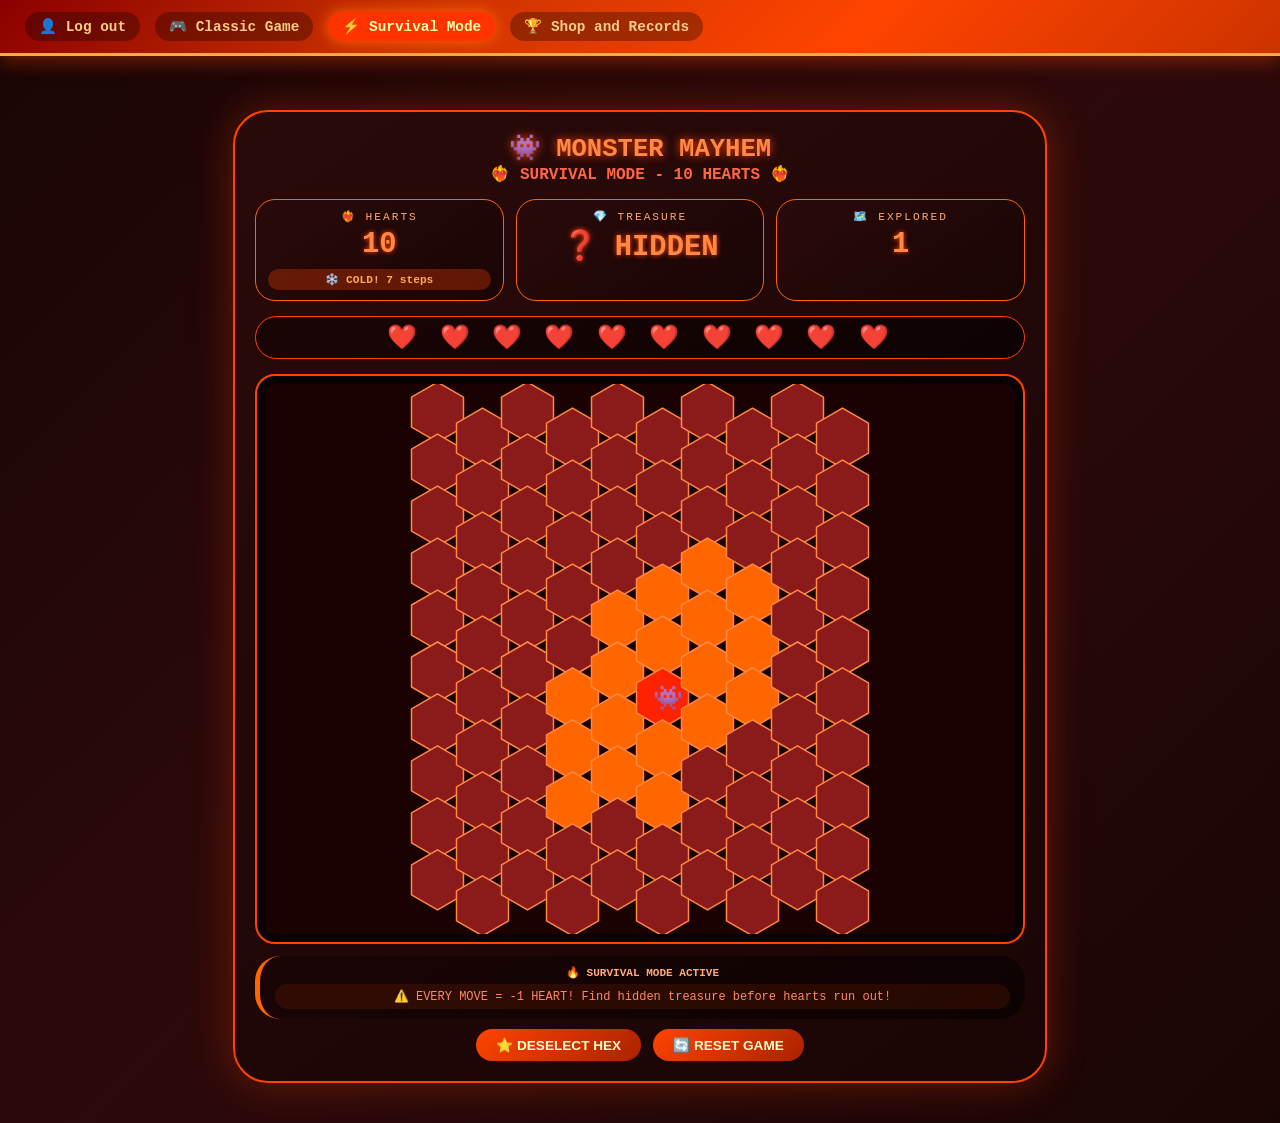
==== challenge.html @ 85bba50d "Add files via upload" ====
<!DOCTYPE html>

<!-- Declares HTML5 document type -->
<html lang="en">

<head>

    <!-- Sets website character encoding -->
    <meta charset="UTF-8">

    <!-- Makes website responsive on phones/tablets -->
    <meta name="viewport" content="width=device-width, initial-scale=1.0">

    <!-- Website title shown in browser tab -->
    <title>Monster Mayhem - FIRE SURVIVAL MODE | 10 Hearts</title>

    <!-- Links external CSS stylesheet -->
    <link rel="stylesheet" href="challenge.css">

</head>

<body>

<!-- TOP NAV -->

<!-- Navigation bar shown at top of page -->
<div class="top-nav">

    <!-- Container holding navigation buttons -->
    <div class="nav-links">

        <!-- Logout button -->
        <a href="login.html">👤 Log out </a>

        <!-- Link to classic game mode -->
        <a href="index.html">🎮 Classic Game</a>

        <!-- Current active page link -->
        <a href="challange.html" class="active">
            ⚡ Survival Mode
        </a>

        <!-- Link to shop/records page -->
        <a href="shop.html">🏆 Shop and Records</a>

    </div>

</div>

<!-- MAIN GAME CONTAINER -->

<!-- Main box containing the whole game -->
<div class="game-container">

    <!-- HEADER -->

    <!-- Game title section -->
    <div class="game-header">

        <!-- Main game title -->
        <h1>👾 MONSTER MAYHEM</h1>

        <!-- Game mode subtitle -->
        <h2>❤️‍🔥 SURVIVAL MODE - 10 HEARTS ❤️‍🔥</h2>

    </div>

    <!-- STATS -->

    <!-- Panel showing game statistics -->
    <div class="stats-panel">

        <!-- Hearts/lives card -->
        <div class="stat-card">

            <!-- Label text -->
            <div class="stat-label">❤️‍🔥 HEARTS</div>

            <!-- Dynamic hearts counter updated with JavaScript -->
            <div class="stat-value" id="heartsCount">10</div>

            <!-- Displays hot/cold distance hints -->
            <div class="hot-cold-mini" id="hotColdMini">
                📍 DISTANCE: ?
            </div>

        </div>

        <!-- Treasure status card -->
        <div class="stat-card">

            <!-- Label -->
            <div class="stat-label">💎 TREASURE</div>

            <!-- Shows treasure state (hidden/found) -->
            <div class="stat-value" id="treasureStatus">
                ❓ HIDDEN
            </div>

        </div>

        <!-- Explored hex count card -->
        <div class="stat-card">

            <!-- Label -->
            <div class="stat-label">🗺️ EXPLORED</div>

            <!-- Displays number of explored spaces -->
            <div class="stat-value" id="exploredCount">1</div>

        </div>

    </div>

    <!-- HEARTS -->

    <!-- Visual display of remaining player hearts -->
    <div class="hearts-visual" id="heartsVisual">

        <!-- Starting 10 hearts -->
        ❤️ ❤️ ❤️ ❤️ ❤️ ❤️ ❤️ ❤️ ❤️ ❤️

    </div>

    <!-- CANVAS -->

    <!-- Container for game canvas -->
    <div class="canvas-wrapper">

        <!-- Main game drawing area controlled by JavaScript -->
        <canvas id="gameCanvas" width="750" height="550"></canvas>

    </div>

    <!-- STATUS -->

    <!-- Area displaying game messages and hints -->
    <div class="status-area">

        <!-- Main game status message -->
        <div class="status-message" id="statusMsg">

            🔥 SURVIVAL MODE ACTIVE

        </div>

        <!-- Detailed instructions/status -->
        <div class="status-detail" id="statusDetail">

            ⚠️ EVERY MOVE = -1 HEART!
            Find hidden treasure before hearts run out!

        </div>

    </div>

    <!-- BUTTONS -->

    <!-- Button controls section -->
    <div class="button-panel">

        <!-- Button to remove selected hex -->
        <button class="btn-fire" id="deselectBtn">

            ⭐ DESELECT HEX

        </button>

        <!-- Button to restart/reset the game -->
        <button class="btn-fire" id="resetBtn">

            🔄 RESET GAME

        </button>

    </div>

</div>

<!-- RULES MODAL -->

<!-- Popup window showing survival mode rules -->
<div id="rulesModal" class="modal">

    <!-- Modal content container -->
    <div class="modal-content">

        <!-- Modal title/header -->
        <div class="modal-header">

            🔥 SURVIVAL MODE RULES 🔥

        </div>

        <!-- Modal body containing rules -->
        <div class="modal-body">

            <!-- Rules list -->
            <ul>

                <!-- Rule about starting hearts -->
                <li>
                    ❤️‍🔥 Start with
                    <strong>10 HEARTS</strong>
                </li>

                <!-- Rule explaining heart loss -->
                <li>
                    💀 <strong>EVERY MOVE</strong>
                    costs
                    <strong style="color:#ff0000">
                        -1 HEART
                    </strong>
                </li>

                <!-- Rule about winning -->
                <li>
                    💎 Find the
                    <strong>HIDDEN TREASURE</strong>
                    to WIN
                </li>

                <!-- Rule about hints -->
                <li>
                    🔥 <strong>HOT/COLD</strong>
                    hints tell you treasure distance
                </li>

                <!-- Rule about valid moves -->
                <li>
                    🟠 Only
                    <strong>BRIGHT ORANGE hexes</strong>
                    are valid moves
                </li>

                <!-- Rule about losing -->
                <li>
                    💀 Game OVER when hearts reach 0
                </li>

                <!-- Rule about total moves -->
                <li>
                    🏆 You have 10 moves total.
                    Make them count!
                </li>

            </ul>

        </div>

        <!-- Modal footer buttons -->
        <div class="modal-footer">

            <!-- Button to close rules popup -->
            <button class="btn-fire" id="closeModalBtn">

                GOT IT!

            </button>

        </div>

    </div>

</div>

<!-- Links external JavaScript game logic -->
<script src="challenge.js"></script>

</body>
</html>
---- challenge.css ----
/* RESET */
/* Removes default browser spacing and makes sizing easier to control */
* {
    margin: 0;
    padding: 0;
    box-sizing: border-box;

    /* Prevents users from highlighting text accidentally */
    user-select: none;
}

/* Main page styling */
body {

    /* Creates a dark red gradient background */
    background: linear-gradient(135deg, #1a0505 0%, #2d0a0a 50%, #1a0505 100%);

    /* Sets website font style */
    font-family: 'Courier New', 'Georgia', monospace;

    /* Makes page always fill screen height */
    min-height: 100vh;

    /* Centers website content horizontally and vertically */
    display: flex;
    justify-content: center;
    align-items: center;

    /* Adds spacing around edges */
    padding: 20px;
}

/* ========== NAVBAR (FIXED LIKE SHOP PAGE) ========== */

/* Top navigation bar styling */
.top-nav {

    /* Fire-themed gradient background */
    background: linear-gradient(135deg, #8b0000, #cc3300, #ff4400, #cc3300);

    padding: 12px 25px;

    /* Places logo and links side-by-side */
    display: flex;
    justify-content: space-between;
    align-items: center;

    /* Prevents navbar items from stacking vertically */
    flex-wrap: nowrap;

    /* Keeps navbar fixed at top while scrolling */
    position: fixed;
    top: 0;
    left: 0;
    right: 0;

    /* Keeps navbar above all content */
    z-index: 100;

    /* Adds glowing shadow effect */
    box-shadow: 0 5px 20px rgba(255, 68, 0, 0.4);

    /* Bottom border highlight */
    border-bottom: 3px solid #ffaa44;
}

/* NAV LINKS CONTAINER */

/* Controls layout of navigation links */
.nav-links {
    display: flex;

    /* Forces links into one row */
    flex-direction: row;
    flex-wrap: nowrap;

    /* Space between links */
    gap: 15px;
    align-items: center;
}

/* LINKS */

/* Individual navbar link styling */
.nav-links a {

    /* Text color */
    color: #ffcc88;

    /* Removes underline */
    text-decoration: none;

    font-weight: bold;

    /* Adds button-like spacing */
    padding: 6px 14px;
    border-radius: 25px;

    /* Transparent dark background */
    background: rgba(0,0,0,0.3);

    /* Smaller text size */
    font-size: 0.9em;

    /* Smooth hover animation */
    transition: all 0.3s;

    /* Prevents text inside button from wrapping */
    white-space: nowrap;
}

/* Hover effect for navigation buttons */
.nav-links a:hover {

    /* Changes background color when hovered */
    background: #ff4400;

    /* Makes text white */
    color: white;

    /* Slight zoom animation */
    transform: scale(1.05);
}

/* Active page button styling */
.nav-links a.active {

    /* Highlights current page */
    background: #ff3300;
    color: #ffffaa;

    /* Glow effect */
    box-shadow: 0 0 15px #ff6600;
}

/* ========== MAIN GAME CONTAINER ========== */

/* Main box containing the game */
.game-container {

    /* Maximum width of game area */
    max-width: 900px;

    /* Creates space below navbar */
    margin: 90px auto 20px auto;

    padding: 20px;

    /* Dark gradient background */
    background: linear-gradient(145deg, #2a0a0a 0%, #1a0505 100%);

    /* Rounded corners */
    border-radius: 35px;

    /* Orange border */
    border: 2px solid #ff4400;

    /* Outer glowing effect */
    box-shadow: 0 0 40px rgba(255, 68, 0, 0.3);
}

/* HEADER */

/* Centers title section */
.game-header {
    text-align: center;
    margin-bottom: 15px;
}

/* Main game title */
.game-header h1 {

    /* Orange glowing text */
    color: #ff8844;
    text-shadow: 0 0 10px #ff4400;

    /* Large title size */
    font-size: 1.6em;
}

/* Subtitle styling */
.game-header h2 {
    color: #ff6644;
    font-size: 1em;
}

/* STATS */

/* Layout for stats cards */
.stats-panel {

    /* Places cards side-by-side */
    display: flex;
    justify-content: space-around;

    gap: 12px;
    margin-bottom: 15px;
}

/* Individual stat box */
.stat-card {

    /* Dark panel background */
    background: linear-gradient(145deg, #2a0a0a, #1a0505);

    padding: 10px 12px;

    /* Rounded corners */
    border-radius: 20px;

    text-align: center;

    /* Orange border */
    border: 1px solid #ff6600;

    /* Makes cards equal width */
    flex: 1;
}

/* Small label text inside stat card */
.stat-label {
    display: block;
    color: #ffaa77;
    font-size: 0.7em;

    /* Adds spacing between letters */
    letter-spacing: 2px;

    margin-bottom: 5px;
}

/* Large stat number display */
.stat-value {
    display: block;

    color: #ff8844;
    font-size: 1.8em;
    font-weight: bold;

    /* Glow effect */
    text-shadow: 0 0 5px #ff4400;
}

/* Small hot/cold indicator */
.hot-cold-mini {
    margin-top: 8px;

    font-size: 0.7em;
    color: #ffaa55;

    /* Transparent background */
    background: rgba(255, 68, 0, 0.3);

    padding: 4px 8px;

    border-radius: 20px;
    font-weight: bold;
}

/* HEARTS */

/* Displays player lives/hearts */
.hearts-visual {
    text-align: center;

    /* Large heart icons */
    font-size: 1.5em;

    letter-spacing: 4px;
    margin-bottom: 15px;

    padding: 6px;

    /* Dark panel background */
    background: linear-gradient(145deg, #1a0505, #0d0202);

    border-radius: 40px;

    border: 1px solid #ff4400;
}

/* CANVAS */

/* Container around game canvas */
.canvas-wrapper {

    /* Centers canvas */
    display: flex;
    justify-content: center;

    margin: 10px 0;

    background: #0a0202;

    border-radius: 20px;
    padding: 8px;

    border: 2px solid #ff4400;
}

/* Actual game canvas */
#gameCanvas {

    /* Rounded game area */
    border-radius: 12px;

    /* Cursor changes to pointer */
    cursor: pointer;

    display: block;

    background: #0a0202;

    /* Makes canvas responsive */
    width: 100%;
}

/* STATUS */

/* Area showing game messages */
.status-area {

    /* Dark panel background */
    background: linear-gradient(145deg, #1a0505, #0d0202);

    border-radius: 25px;

    padding: 10px 15px;

    margin: 12px 0 8px 0;

    /* Orange side highlight */
    border-left: 5px solid #ff6600;
}

/* Main status text */
.status-message {
    font-family: monospace;

    font-size: 0.85em;
    color: #ffaa77;

    font-weight: bold;
    text-align: center;

    margin-bottom: 5px;
}

/* Additional status details */
.status-detail {
    text-align: center;

    color: #ff8866;

    font-size: 0.75em;

    padding: 5px;

    /* Transparent background */
    background: rgba(255, 68, 0, 0.1);

    border-radius: 15px;
}

/* BUTTONS */

/* Layout for button section */
.button-panel {

    display: flex;

    gap: 12px;

    justify-content: center;

    margin-top: 10px;
}

/* Main fire-themed buttons */
.btn-fire {

    /* Fire gradient effect */
    background: linear-gradient(135deg, #ff4400, #aa2200);

    color: #ffffcc;

    border: none;

    padding: 8px 20px;

    border-radius: 35px;

    font-weight: bold;
    font-size: 0.85em;

    /* Shows clickable cursor */
    cursor: pointer;

    /* Smooth animations */
    transition: all 0.3s;
}

/* Button hover animation */
.btn-fire:hover {

    /* Slight zoom effect */
    transform: scale(1.05);

    /* Brighter gradient */
    background: linear-gradient(135deg, #ff6611, #cc3300);

    /* Glow effect */
    box-shadow: 0 0 15px #ff6600;
}

/* MODAL */

/* Popup overlay styling */
.modal {

    /* Hidden by default */
    display: none;

    /* Covers entire screen */
    position: fixed;
    top: 0;
    left: 0;
    width: 100%;
    height: 100%;

    /* Dark transparent background */
    background: rgba(0,0,0,0.9);

    /* Centers modal content */
    justify-content: center;
    align-items: center;

    /* Appears above everything */
    z-index: 1000;
}

/* RESPONSIVE */

/* Mobile screen adjustments */
@media (max-width: 800px) {

    /* Smaller body padding on mobile */
    body {
        padding: 10px;
    }

    /* Keeps navbar horizontal on mobile */
    .top-nav {
        flex-direction: row;
        flex-wrap: nowrap;
    }

    /* Stacks stat cards vertically on small screens */
    .stats-panel {
        flex-direction: column;
    }
}
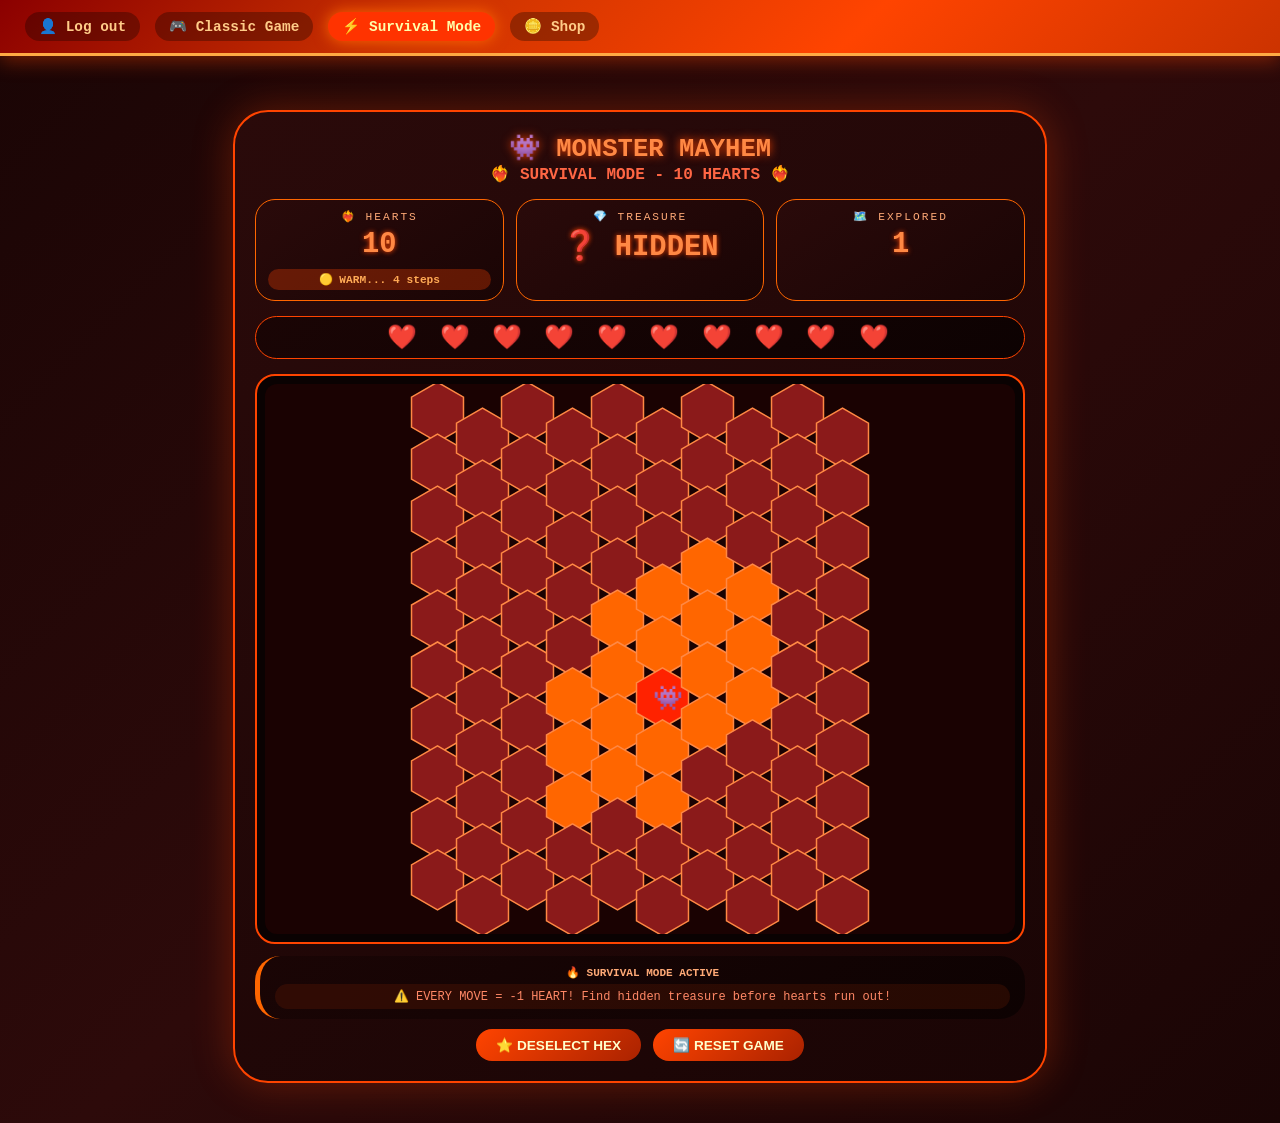
==== commit e9ed00eb: "Add files via upload" ====
--- a/challenge.html
+++ b/challenge.html
@@ -25,48 +25,31 @@
 
 <!-- Navigation bar shown at top of page -->
 <div class="top-nav">
-
-    <!-- Container holding navigation buttons -->
     <div class="nav-links">
-
-        <!-- Logout button -->
         <a href="login.html">👤 Log out </a>
-
-        <!-- Link to classic game mode -->
         <a href="index.html">🎮 Classic Game</a>
-
-        <!-- Current active page link -->
         <a href="challange.html" class="active">
             ⚡ Survival Mode
         </a>
-
-        <!-- Link to shop/records page -->
-        <a href="shop.html">🏆 Shop and Records</a>
+        <a href="shop.html">🪙 Shop </a>
 
     </div>
 
 </div>
 
-<!-- MAIN GAME CONTAINER -->
-
-<!-- Main box containing the whole game -->
+<!-- MAIN GAME CONTAINER -containing the whole game -->
 <div class="game-container">
 
-    <!-- HEADER -->
-
-    <!-- Game title section -->
+    <!-- HEADER - Game title section -->
     <div class="game-header">
-
         <!-- Main game title -->
         <h1>👾 MONSTER MAYHEM</h1>
-
         <!-- Game mode subtitle -->
         <h2>❤️‍🔥 SURVIVAL MODE - 10 HEARTS ❤️‍🔥</h2>
 
     </div>
 
     <!-- STATS -->
-
     <!-- Panel showing game statistics -->
     <div class="stats-panel">
 
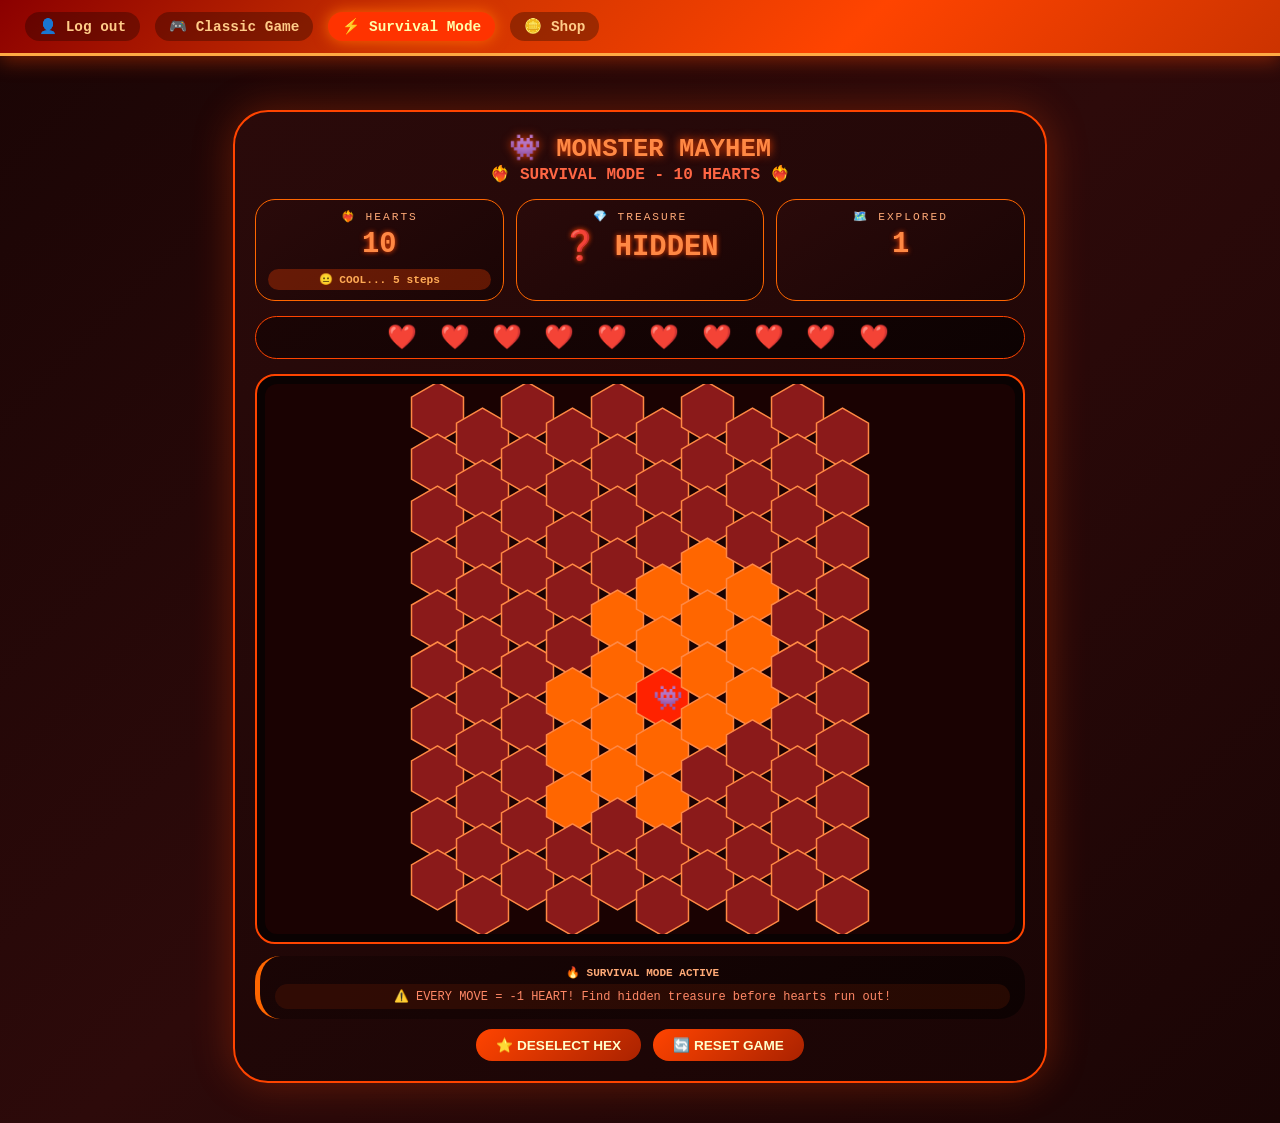
==== commit 1e72668d: "bdi" ====
--- a/challenge.html
+++ b/challenge.html
@@ -1,254 +1,254 @@
-<!DOCTYPE html>
-
-<!-- Declares HTML5 document type -->
-<html lang="en">
-
-<head>
-
-    <!-- Sets website character encoding -->
-    <meta charset="UTF-8">
-
-    <!-- Makes website responsive on phones/tablets -->
-    <meta name="viewport" content="width=device-width, initial-scale=1.0">
-
-    <!-- Website title shown in browser tab -->
-    <title>Monster Mayhem - FIRE SURVIVAL MODE | 10 Hearts</title>
-
-    <!-- Links external CSS stylesheet -->
-    <link rel="stylesheet" href="challenge.css">
-
-</head>
-
-<body>
-
-<!-- TOP NAV -->
-
-<!-- Navigation bar shown at top of page -->
-<div class="top-nav">
-    <div class="nav-links">
-        <a href="login.html">👤 Log out </a>
-        <a href="index.html">🎮 Classic Game</a>
-        <a href="challange.html" class="active">
-            ⚡ Survival Mode
-        </a>
-        <a href="shop.html">🪙 Shop </a>
-
-    </div>
-
-</div>
-
-<!-- MAIN GAME CONTAINER -containing the whole game -->
-<div class="game-container">
-
-    <!-- HEADER - Game title section -->
-    <div class="game-header">
-        <!-- Main game title -->
-        <h1>👾 MONSTER MAYHEM</h1>
-        <!-- Game mode subtitle -->
-        <h2>❤️‍🔥 SURVIVAL MODE - 10 HEARTS ❤️‍🔥</h2>
-
-    </div>
-
-    <!-- STATS -->
-    <!-- Panel showing game statistics -->
-    <div class="stats-panel">
-
-        <!-- Hearts/lives card -->
-        <div class="stat-card">
-
-            <!-- Label text -->
-            <div class="stat-label">❤️‍🔥 HEARTS</div>
-
-            <!-- Dynamic hearts counter updated with JavaScript -->
-            <div class="stat-value" id="heartsCount">10</div>
-
-            <!-- Displays hot/cold distance hints -->
-            <div class="hot-cold-mini" id="hotColdMini">
-                📍 DISTANCE: ?
-            </div>
-
-        </div>
-
-        <!-- Treasure status card -->
-        <div class="stat-card">
-
-            <!-- Label -->
-            <div class="stat-label">💎 TREASURE</div>
-
-            <!-- Shows treasure state (hidden/found) -->
-            <div class="stat-value" id="treasureStatus">
-                ❓ HIDDEN
-            </div>
-
-        </div>
-
-        <!-- Explored hex count card -->
-        <div class="stat-card">
-
-            <!-- Label -->
-            <div class="stat-label">🗺️ EXPLORED</div>
-
-            <!-- Displays number of explored spaces -->
-            <div class="stat-value" id="exploredCount">1</div>
-
-        </div>
-
-    </div>
-
-    <!-- HEARTS -->
-
-    <!-- Visual display of remaining player hearts -->
-    <div class="hearts-visual" id="heartsVisual">
-
-        <!-- Starting 10 hearts -->
-        ❤️ ❤️ ❤️ ❤️ ❤️ ❤️ ❤️ ❤️ ❤️ ❤️
-
-    </div>
-
-    <!-- CANVAS -->
-
-    <!-- Container for game canvas -->
-    <div class="canvas-wrapper">
-
-        <!-- Main game drawing area controlled by JavaScript -->
-        <canvas id="gameCanvas" width="750" height="550"></canvas>
-
-    </div>
-
-    <!-- STATUS -->
-
-    <!-- Area displaying game messages and hints -->
-    <div class="status-area">
-
-        <!-- Main game status message -->
-        <div class="status-message" id="statusMsg">
-
-            🔥 SURVIVAL MODE ACTIVE
-
-        </div>
-
-        <!-- Detailed instructions/status -->
-        <div class="status-detail" id="statusDetail">
-
-            ⚠️ EVERY MOVE = -1 HEART!
-            Find hidden treasure before hearts run out!
-
-        </div>
-
-    </div>
-
-    <!-- BUTTONS -->
-
-    <!-- Button controls section -->
-    <div class="button-panel">
-
-        <!-- Button to remove selected hex -->
-        <button class="btn-fire" id="deselectBtn">
-
-            ⭐ DESELECT HEX
-
-        </button>
-
-        <!-- Button to restart/reset the game -->
-        <button class="btn-fire" id="resetBtn">
-
-            🔄 RESET GAME
-
-        </button>
-
-    </div>
-
-</div>
-
-<!-- RULES MODAL -->
-
-<!-- Popup window showing survival mode rules -->
-<div id="rulesModal" class="modal">
-
-    <!-- Modal content container -->
-    <div class="modal-content">
-
-        <!-- Modal title/header -->
-        <div class="modal-header">
-
-            🔥 SURVIVAL MODE RULES 🔥
-
-        </div>
-
-        <!-- Modal body containing rules -->
-        <div class="modal-body">
-
-            <!-- Rules list -->
-            <ul>
-
-                <!-- Rule about starting hearts -->
-                <li>
-                    ❤️‍🔥 Start with
-                    <strong>10 HEARTS</strong>
-                </li>
-
-                <!-- Rule explaining heart loss -->
-                <li>
-                    💀 <strong>EVERY MOVE</strong>
-                    costs
-                    <strong style="color:#ff0000">
-                        -1 HEART
-                    </strong>
-                </li>
-
-                <!-- Rule about winning -->
-                <li>
-                    💎 Find the
-                    <strong>HIDDEN TREASURE</strong>
-                    to WIN
-                </li>
-
-                <!-- Rule about hints -->
-                <li>
-                    🔥 <strong>HOT/COLD</strong>
-                    hints tell you treasure distance
-                </li>
-
-                <!-- Rule about valid moves -->
-                <li>
-                    🟠 Only
-                    <strong>BRIGHT ORANGE hexes</strong>
-                    are valid moves
-                </li>
-
-                <!-- Rule about losing -->
-                <li>
-                    💀 Game OVER when hearts reach 0
-                </li>
-
-                <!-- Rule about total moves -->
-                <li>
-                    🏆 You have 10 moves total.
-                    Make them count!
-                </li>
-
-            </ul>
-
-        </div>
-
-        <!-- Modal footer buttons -->
-        <div class="modal-footer">
-
-            <!-- Button to close rules popup -->
-            <button class="btn-fire" id="closeModalBtn">
-
-                GOT IT!
-
-            </button>
-
-        </div>
-
-    </div>
-
-</div>
-
-<!-- Links external JavaScript game logic -->
-<script src="challenge.js"></script>
-
-</body>
+<!DOCTYPE html>
+
+<!-- Declares HTML5 document type -->
+<html lang="en">
+
+<head>
+
+    <!-- Sets website character encoding -->
+    <meta charset="UTF-8">
+
+    <!-- Makes website responsive on phones/tablets -->
+    <meta name="viewport" content="width=device-width, initial-scale=1.0">
+
+    <!-- Website title shown in browser tab -->
+    <title>Monster Mayhem - FIRE SURVIVAL MODE | 10 Hearts</title>
+
+    <!-- Links external CSS stylesheet -->
+    <link rel="stylesheet" href="challenge.css">
+
+</head>
+
+<body>
+
+<!-- TOP NAV -->
+
+<!-- Navigation bar shown at top of page -->
+<div class="top-nav">
+    <div class="nav-links">
+        <a href="login.html">👤 Log out </a>
+        <a href="index.html">🎮 Classic Game</a>
+        <a href="challange.html" class="active">
+            ⚡ Survival Mode
+        </a>
+        <a href="shop.html">🪙 Shop </a>
+
+    </div>
+
+</div>
+
+<!-- MAIN GAME CONTAINER -containing the whole game -->
+<div class="game-container">
+
+    <!-- HEADER - Game title section -->
+    <div class="game-header">
+        <!-- Main game title -->
+        <h1>👾 MONSTER MAYHEM</h1>
+        <!-- Game mode subtitle -->
+        <h2>❤️‍🔥 SURVIVAL MODE - 10 HEARTS ❤️‍🔥</h2>
+
+    </div>
+
+    <!-- STATS -->
+    <!-- Panel showing game statistics -->
+    <div class="stats-panel">
+
+        <!-- Hearts/lives card -->
+        <div class="stat-card">
+
+            <!-- Label text -->
+            <div class="stat-label">❤️‍🔥 HEARTS</div>
+
+            <!-- Dynamic hearts counter updated with JavaScript -->
+            <div class="stat-value" id="heartsCount">10</div>
+
+            <!-- Displays hot/cold distance hints -->
+            <div class="hot-cold-mini" id="hotColdMini">
+                📍 DISTANCE: ?
+            </div>
+
+        </div>
+
+        <!-- Treasure status card -->
+        <div class="stat-card">
+
+            <!-- Label -->
+            <div class="stat-label">💎 TREASURE</div>
+
+            <!-- Shows treasure state (hidden/found) -->
+            <div class="stat-value" id="treasureStatus">
+                ❓ HIDDEN
+            </div>
+
+        </div>
+
+        <!-- Explored hex count card -->
+        <div class="stat-card">
+
+            <!-- Label -->
+            <div class="stat-label">🗺️ EXPLORED</div>
+
+            <!-- Displays number of explored spaces -->
+            <div class="stat-value" id="exploredCount">1</div>
+
+        </div>
+
+    </div>
+
+    <!-- HEARTS -->
+
+    <!-- Visual display of remaining player hearts -->
+    <div class="hearts-visual" id="heartsVisual">
+
+        <!-- Starting 10 hearts -->
+        ❤️ ❤️ ❤️ ❤️ ❤️ ❤️ ❤️ ❤️ ❤️ ❤️
+
+    </div>
+
+    <!-- CANVAS -->
+
+    <!-- Container for game canvas -->
+    <div class="canvas-wrapper">
+
+        <!-- Main game drawing area controlled by JavaScript -->
+        <canvas id="gameCanvas" width="750" height="550"></canvas>
+
+    </div>
+
+    <!-- STATUS -->
+
+    <!-- Area displaying game messages and hints -->
+    <div class="status-area">
+
+        <!-- Main game status message -->
+        <div class="status-message" id="statusMsg">
+
+            🔥 SURVIVAL MODE ACTIVE
+
+        </div>
+
+        <!-- Detailed instructions/status -->
+        <div class="status-detail" id="statusDetail">
+
+            ⚠️ EVERY MOVE = -1 HEART!
+            Find hidden treasure before hearts run out!
+
+        </div>
+
+    </div>
+
+    <!-- BUTTONS -->
+
+    <!-- Button controls section -->
+    <div class="button-panel">
+
+        <!-- Button to remove selected hex -->
+        <button class="btn-fire" id="deselectBtn">
+
+            ⭐ DESELECT HEX
+
+        </button>
+
+        <!-- Button to restart/reset the game -->
+        <button class="btn-fire" id="resetBtn">
+
+            🔄 RESET GAME
+
+        </button>
+
+    </div>
+
+</div>
+
+<!-- RULES MODAL -->
+
+<!-- Popup window showing survival mode rules -->
+<div id="rulesModal" class="modal">
+
+    <!-- Modal content container -->
+    <div class="modal-content">
+
+        <!-- Modal title/header -->
+        <div class="modal-header">
+
+            🔥 SURVIVAL MODE RULES 🔥
+
+        </div>
+
+        <!-- Modal body containing rules -->
+        <div class="modal-body">
+
+            <!-- Rules list -->
+            <ul>
+
+                <!-- Rule about starting hearts -->
+                <li>
+                    ❤️‍🔥 Start with
+                    <strong>10 HEARTS</strong>
+                </li>
+
+                <!-- Rule explaining heart loss -->
+                <li>
+                    💀 <strong>EVERY MOVE</strong>
+                    costs
+                    <strong style="color:#ff0000">
+                        -1 HEART
+                    </strong>
+                </li>
+
+                <!-- Rule about winning -->
+                <li>
+                    💎 Find the
+                    <strong>HIDDEN TREASURE</strong>
+                    to WIN
+                </li>
+
+                <!-- Rule about hints -->
+                <li>
+                    🔥 <strong>HOT/COLD</strong>
+                    hints tell you treasure distance
+                </li>
+
+                <!-- Rule about valid moves -->
+                <li>
+                    🟠 Only
+                    <strong>BRIGHT ORANGE hexes</strong>
+                    are valid moves
+                </li>
+
+                <!-- Rule about losing -->
+                <li>
+                    💀 Game OVER when hearts reach 0
+                </li>
+
+                <!-- Rule about total moves -->
+                <li>
+                    🏆 You have 10 moves total.
+                    Make them count!
+                </li>
+
+            </ul>
+
+        </div>
+
+        <!-- Modal footer buttons -->
+        <div class="modal-footer">
+
+            <!-- Button to close rules popup -->
+            <button class="btn-fire" id="closeModalBtn">
+
+                GOT IT!
+
+            </button>
+
+        </div>
+
+    </div>
+
+</div>
+
+<!-- Links external JavaScript game logic -->
+<script src="challenge.js"></script>
+
+</body>
 </html>
--- a/challenge.css
+++ b/challenge.css
@@ -1,462 +1,462 @@
-/* RESET */
-/* Removes default browser spacing and makes sizing easier to control */
-* {
-    margin: 0;
-    padding: 0;
-    box-sizing: border-box;
-
-    /* Prevents users from highlighting text accidentally */
-    user-select: none;
-}
-
-/* Main page styling */
-body {
-
-    /* Creates a dark red gradient background */
-    background: linear-gradient(135deg, #1a0505 0%, #2d0a0a 50%, #1a0505 100%);
-
-    /* Sets website font style */
-    font-family: 'Courier New', 'Georgia', monospace;
-
-    /* Makes page always fill screen height */
-    min-height: 100vh;
-
-    /* Centers website content horizontally and vertically */
-    display: flex;
-    justify-content: center;
-    align-items: center;
-
-    /* Adds spacing around edges */
-    padding: 20px;
-}
-
-/* ========== NAVBAR (FIXED LIKE SHOP PAGE) ========== */
-
-/* Top navigation bar styling */
-.top-nav {
-
-    /* Fire-themed gradient background */
-    background: linear-gradient(135deg, #8b0000, #cc3300, #ff4400, #cc3300);
-
-    padding: 12px 25px;
-
-    /* Places logo and links side-by-side */
-    display: flex;
-    justify-content: space-between;
-    align-items: center;
-
-    /* Prevents navbar items from stacking vertically */
-    flex-wrap: nowrap;
-
-    /* Keeps navbar fixed at top while scrolling */
-    position: fixed;
-    top: 0;
-    left: 0;
-    right: 0;
-
-    /* Keeps navbar above all content */
-    z-index: 100;
-
-    /* Adds glowing shadow effect */
-    box-shadow: 0 5px 20px rgba(255, 68, 0, 0.4);
-
-    /* Bottom border highlight */
-    border-bottom: 3px solid #ffaa44;
-}
-
-/* NAV LINKS CONTAINER */
-
-/* Controls layout of navigation links */
-.nav-links {
-    display: flex;
-
-    /* Forces links into one row */
-    flex-direction: row;
-    flex-wrap: nowrap;
-
-    /* Space between links */
-    gap: 15px;
-    align-items: center;
-}
-
-/* LINKS */
-
-/* Individual navbar link styling */
-.nav-links a {
-
-    /* Text color */
-    color: #ffcc88;
-
-    /* Removes underline */
-    text-decoration: none;
-
-    font-weight: bold;
-
-    /* Adds button-like spacing */
-    padding: 6px 14px;
-    border-radius: 25px;
-
-    /* Transparent dark background */
-    background: rgba(0,0,0,0.3);
-
-    /* Smaller text size */
-    font-size: 0.9em;
-
-    /* Smooth hover animation */
-    transition: all 0.3s;
-
-    /* Prevents text inside button from wrapping */
-    white-space: nowrap;
-}
-
-/* Hover effect for navigation buttons */
-.nav-links a:hover {
-
-    /* Changes background color when hovered */
-    background: #ff4400;
-
-    /* Makes text white */
-    color: white;
-
-    /* Slight zoom animation */
-    transform: scale(1.05);
-}
-
-/* Active page button styling */
-.nav-links a.active {
-
-    /* Highlights current page */
-    background: #ff3300;
-    color: #ffffaa;
-
-    /* Glow effect */
-    box-shadow: 0 0 15px #ff6600;
-}
-
-/* ========== MAIN GAME CONTAINER ========== */
-
-/* Main box containing the game */
-.game-container {
-
-    /* Maximum width of game area */
-    max-width: 900px;
-
-    /* Creates space below navbar */
-    margin: 90px auto 20px auto;
-
-    padding: 20px;
-
-    /* Dark gradient background */
-    background: linear-gradient(145deg, #2a0a0a 0%, #1a0505 100%);
-
-    /* Rounded corners */
-    border-radius: 35px;
-
-    /* Orange border */
-    border: 2px solid #ff4400;
-
-    /* Outer glowing effect */
-    box-shadow: 0 0 40px rgba(255, 68, 0, 0.3);
-}
-
-/* HEADER */
-
-/* Centers title section */
-.game-header {
-    text-align: center;
-    margin-bottom: 15px;
-}
-
-/* Main game title */
-.game-header h1 {
-
-    /* Orange glowing text */
-    color: #ff8844;
-    text-shadow: 0 0 10px #ff4400;
-
-    /* Large title size */
-    font-size: 1.6em;
-}
-
-/* Subtitle styling */
-.game-header h2 {
-    color: #ff6644;
-    font-size: 1em;
-}
-
-/* STATS */
-
-/* Layout for stats cards */
-.stats-panel {
-
-    /* Places cards side-by-side */
-    display: flex;
-    justify-content: space-around;
-
-    gap: 12px;
-    margin-bottom: 15px;
-}
-
-/* Individual stat box */
-.stat-card {
-
-    /* Dark panel background */
-    background: linear-gradient(145deg, #2a0a0a, #1a0505);
-
-    padding: 10px 12px;
-
-    /* Rounded corners */
-    border-radius: 20px;
-
-    text-align: center;
-
-    /* Orange border */
-    border: 1px solid #ff6600;
-
-    /* Makes cards equal width */
-    flex: 1;
-}
-
-/* Small label text inside stat card */
-.stat-label {
-    display: block;
-    color: #ffaa77;
-    font-size: 0.7em;
-
-    /* Adds spacing between letters */
-    letter-spacing: 2px;
-
-    margin-bottom: 5px;
-}
-
-/* Large stat number display */
-.stat-value {
-    display: block;
-
-    color: #ff8844;
-    font-size: 1.8em;
-    font-weight: bold;
-
-    /* Glow effect */
-    text-shadow: 0 0 5px #ff4400;
-}
-
-/* Small hot/cold indicator */
-.hot-cold-mini {
-    margin-top: 8px;
-
-    font-size: 0.7em;
-    color: #ffaa55;
-
-    /* Transparent background */
-    background: rgba(255, 68, 0, 0.3);
-
-    padding: 4px 8px;
-
-    border-radius: 20px;
-    font-weight: bold;
-}
-
-/* HEARTS */
-
-/* Displays player lives/hearts */
-.hearts-visual {
-    text-align: center;
-
-    /* Large heart icons */
-    font-size: 1.5em;
-
-    letter-spacing: 4px;
-    margin-bottom: 15px;
-
-    padding: 6px;
-
-    /* Dark panel background */
-    background: linear-gradient(145deg, #1a0505, #0d0202);
-
-    border-radius: 40px;
-
-    border: 1px solid #ff4400;
-}
-
-/* CANVAS */
-
-/* Container around game canvas */
-.canvas-wrapper {
-
-    /* Centers canvas */
-    display: flex;
-    justify-content: center;
-
-    margin: 10px 0;
-
-    background: #0a0202;
-
-    border-radius: 20px;
-    padding: 8px;
-
-    border: 2px solid #ff4400;
-}
-
-/* Actual game canvas */
-#gameCanvas {
-
-    /* Rounded game area */
-    border-radius: 12px;
-
-    /* Cursor changes to pointer */
-    cursor: pointer;
-
-    display: block;
-
-    background: #0a0202;
-
-    /* Makes canvas responsive */
-    width: 100%;
-}
-
-/* STATUS */
-
-/* Area showing game messages */
-.status-area {
-
-    /* Dark panel background */
-    background: linear-gradient(145deg, #1a0505, #0d0202);
-
-    border-radius: 25px;
-
-    padding: 10px 15px;
-
-    margin: 12px 0 8px 0;
-
-    /* Orange side highlight */
-    border-left: 5px solid #ff6600;
-}
-
-/* Main status text */
-.status-message {
-    font-family: monospace;
-
-    font-size: 0.85em;
-    color: #ffaa77;
-
-    font-weight: bold;
-    text-align: center;
-
-    margin-bottom: 5px;
-}
-
-/* Additional status details */
-.status-detail {
-    text-align: center;
-
-    color: #ff8866;
-
-    font-size: 0.75em;
-
-    padding: 5px;
-
-    /* Transparent background */
-    background: rgba(255, 68, 0, 0.1);
-
-    border-radius: 15px;
-}
-
-/* BUTTONS */
-
-/* Layout for button section */
-.button-panel {
-
-    display: flex;
-
-    gap: 12px;
-
-    justify-content: center;
-
-    margin-top: 10px;
-}
-
-/* Main fire-themed buttons */
-.btn-fire {
-
-    /* Fire gradient effect */
-    background: linear-gradient(135deg, #ff4400, #aa2200);
-
-    color: #ffffcc;
-
-    border: none;
-
-    padding: 8px 20px;
-
-    border-radius: 35px;
-
-    font-weight: bold;
-    font-size: 0.85em;
-
-    /* Shows clickable cursor */
-    cursor: pointer;
-
-    /* Smooth animations */
-    transition: all 0.3s;
-}
-
-/* Button hover animation */
-.btn-fire:hover {
-
-    /* Slight zoom effect */
-    transform: scale(1.05);
-
-    /* Brighter gradient */
-    background: linear-gradient(135deg, #ff6611, #cc3300);
-
-    /* Glow effect */
-    box-shadow: 0 0 15px #ff6600;
-}
-
-/* MODAL */
-
-/* Popup overlay styling */
-.modal {
-
-    /* Hidden by default */
-    display: none;
-
-    /* Covers entire screen */
-    position: fixed;
-    top: 0;
-    left: 0;
-    width: 100%;
-    height: 100%;
-
-    /* Dark transparent background */
-    background: rgba(0,0,0,0.9);
-
-    /* Centers modal content */
-    justify-content: center;
-    align-items: center;
-
-    /* Appears above everything */
-    z-index: 1000;
-}
-
-/* RESPONSIVE */
-
-/* Mobile screen adjustments */
-@media (max-width: 800px) {
-
-    /* Smaller body padding on mobile */
-    body {
-        padding: 10px;
-    }
-
-    /* Keeps navbar horizontal on mobile */
-    .top-nav {
-        flex-direction: row;
-        flex-wrap: nowrap;
-    }
-
-    /* Stacks stat cards vertically on small screens */
-    .stats-panel {
-        flex-direction: column;
-    }
+/* RESET */
+/* Removes default browser spacing and makes sizing easier to control */
+* {
+    margin: 0;
+    padding: 0;
+    box-sizing: border-box;
+
+    /* Prevents users from highlighting text accidentally */
+    user-select: none;
+}
+
+/* Main page styling */
+body {
+
+    /* Creates a dark red gradient background */
+    background: linear-gradient(135deg, #1a0505 0%, #2d0a0a 50%, #1a0505 100%);
+
+    /* Sets website font style */
+    font-family: 'Courier New', 'Georgia', monospace;
+
+    /* Makes page always fill screen height */
+    min-height: 100vh;
+
+    /* Centers website content horizontally and vertically */
+    display: flex;
+    justify-content: center;
+    align-items: center;
+
+    /* Adds spacing around edges */
+    padding: 20px;
+}
+
+/* ========== NAVBAR (FIXED LIKE SHOP PAGE) ========== */
+
+/* Top navigation bar styling */
+.top-nav {
+
+    /* Fire-themed gradient background */
+    background: linear-gradient(135deg, #8b0000, #cc3300, #ff4400, #cc3300);
+
+    padding: 12px 25px;
+
+    /* Places logo and links side-by-side */
+    display: flex;
+    justify-content: space-between;
+    align-items: center;
+
+    /* Prevents navbar items from stacking vertically */
+    flex-wrap: nowrap;
+
+    /* Keeps navbar fixed at top while scrolling */
+    position: fixed;
+    top: 0;
+    left: 0;
+    right: 0;
+
+    /* Keeps navbar above all content */
+    z-index: 100;
+
+    /* Adds glowing shadow effect */
+    box-shadow: 0 5px 20px rgba(255, 68, 0, 0.4);
+
+    /* Bottom border highlight */
+    border-bottom: 3px solid #ffaa44;
+}
+
+/* NAV LINKS CONTAINER */
+
+/* Controls layout of navigation links */
+.nav-links {
+    display: flex;
+
+    /* Forces links into one row */
+    flex-direction: row;
+    flex-wrap: nowrap;
+
+    /* Space between links */
+    gap: 15px;
+    align-items: center;
+}
+
+/* LINKS */
+
+/* Individual navbar link styling */
+.nav-links a {
+
+    /* Text color */
+    color: #ffcc88;
+
+    /* Removes underline */
+    text-decoration: none;
+
+    font-weight: bold;
+
+    /* Adds button-like spacing */
+    padding: 6px 14px;
+    border-radius: 25px;
+
+    /* Transparent dark background */
+    background: rgba(0,0,0,0.3);
+
+    /* Smaller text size */
+    font-size: 0.9em;
+
+    /* Smooth hover animation */
+    transition: all 0.3s;
+
+    /* Prevents text inside button from wrapping */
+    white-space: nowrap;
+}
+
+/* Hover effect for navigation buttons */
+.nav-links a:hover {
+
+    /* Changes background color when hovered */
+    background: #ff4400;
+
+    /* Makes text white */
+    color: white;
+
+    /* Slight zoom animation */
+    transform: scale(1.05);
+}
+
+/* Active page button styling */
+.nav-links a.active {
+
+    /* Highlights current page */
+    background: #ff3300;
+    color: #ffffaa;
+
+    /* Glow effect */
+    box-shadow: 0 0 15px #ff6600;
+}
+
+/* ========== MAIN GAME CONTAINER ========== */
+
+/* Main box containing the game */
+.game-container {
+
+    /* Maximum width of game area */
+    max-width: 900px;
+
+    /* Creates space below navbar */
+    margin: 90px auto 20px auto;
+
+    padding: 20px;
+
+    /* Dark gradient background */
+    background: linear-gradient(145deg, #2a0a0a 0%, #1a0505 100%);
+
+    /* Rounded corners */
+    border-radius: 35px;
+
+    /* Orange border */
+    border: 2px solid #ff4400;
+
+    /* Outer glowing effect */
+    box-shadow: 0 0 40px rgba(255, 68, 0, 0.3);
+}
+
+/* HEADER */
+
+/* Centers title section */
+.game-header {
+    text-align: center;
+    margin-bottom: 15px;
+}
+
+/* Main game title */
+.game-header h1 {
+
+    /* Orange glowing text */
+    color: #ff8844;
+    text-shadow: 0 0 10px #ff4400;
+
+    /* Large title size */
+    font-size: 1.6em;
+}
+
+/* Subtitle styling */
+.game-header h2 {
+    color: #ff6644;
+    font-size: 1em;
+}
+
+/* STATS */
+
+/* Layout for stats cards */
+.stats-panel {
+
+    /* Places cards side-by-side */
+    display: flex;
+    justify-content: space-around;
+
+    gap: 12px;
+    margin-bottom: 15px;
+}
+
+/* Individual stat box */
+.stat-card {
+
+    /* Dark panel background */
+    background: linear-gradient(145deg, #2a0a0a, #1a0505);
+
+    padding: 10px 12px;
+
+    /* Rounded corners */
+    border-radius: 20px;
+
+    text-align: center;
+
+    /* Orange border */
+    border: 1px solid #ff6600;
+
+    /* Makes cards equal width */
+    flex: 1;
+}
+
+/* Small label text inside stat card */
+.stat-label {
+    display: block;
+    color: #ffaa77;
+    font-size: 0.7em;
+
+    /* Adds spacing between letters */
+    letter-spacing: 2px;
+
+    margin-bottom: 5px;
+}
+
+/* Large stat number display */
+.stat-value {
+    display: block;
+
+    color: #ff8844;
+    font-size: 1.8em;
+    font-weight: bold;
+
+    /* Glow effect */
+    text-shadow: 0 0 5px #ff4400;
+}
+
+/* Small hot/cold indicator */
+.hot-cold-mini {
+    margin-top: 8px;
+
+    font-size: 0.7em;
+    color: #ffaa55;
+
+    /* Transparent background */
+    background: rgba(255, 68, 0, 0.3);
+
+    padding: 4px 8px;
+
+    border-radius: 20px;
+    font-weight: bold;
+}
+
+/* HEARTS */
+
+/* Displays player lives/hearts */
+.hearts-visual {
+    text-align: center;
+
+    /* Large heart icons */
+    font-size: 1.5em;
+
+    letter-spacing: 4px;
+    margin-bottom: 15px;
+
+    padding: 6px;
+
+    /* Dark panel background */
+    background: linear-gradient(145deg, #1a0505, #0d0202);
+
+    border-radius: 40px;
+
+    border: 1px solid #ff4400;
+}
+
+/* CANVAS */
+
+/* Container around game canvas */
+.canvas-wrapper {
+
+    /* Centers canvas */
+    display: flex;
+    justify-content: center;
+
+    margin: 10px 0;
+
+    background: #0a0202;
+
+    border-radius: 20px;
+    padding: 8px;
+
+    border: 2px solid #ff4400;
+}
+
+/* Actual game canvas */
+#gameCanvas {
+
+    /* Rounded game area */
+    border-radius: 12px;
+
+    /* Cursor changes to pointer */
+    cursor: pointer;
+
+    display: block;
+
+    background: #0a0202;
+
+    /* Makes canvas responsive */
+    width: 100%;
+}
+
+/* STATUS */
+
+/* Area showing game messages */
+.status-area {
+
+    /* Dark panel background */
+    background: linear-gradient(145deg, #1a0505, #0d0202);
+
+    border-radius: 25px;
+
+    padding: 10px 15px;
+
+    margin: 12px 0 8px 0;
+
+    /* Orange side highlight */
+    border-left: 5px solid #ff6600;
+}
+
+/* Main status text */
+.status-message {
+    font-family: monospace;
+
+    font-size: 0.85em;
+    color: #ffaa77;
+
+    font-weight: bold;
+    text-align: center;
+
+    margin-bottom: 5px;
+}
+
+/* Additional status details */
+.status-detail {
+    text-align: center;
+
+    color: #ff8866;
+
+    font-size: 0.75em;
+
+    padding: 5px;
+
+    /* Transparent background */
+    background: rgba(255, 68, 0, 0.1);
+
+    border-radius: 15px;
+}
+
+/* BUTTONS */
+
+/* Layout for button section */
+.button-panel {
+
+    display: flex;
+
+    gap: 12px;
+
+    justify-content: center;
+
+    margin-top: 10px;
+}
+
+/* Main fire-themed buttons */
+.btn-fire {
+
+    /* Fire gradient effect */
+    background: linear-gradient(135deg, #ff4400, #aa2200);
+
+    color: #ffffcc;
+
+    border: none;
+
+    padding: 8px 20px;
+
+    border-radius: 35px;
+
+    font-weight: bold;
+    font-size: 0.85em;
+
+    /* Shows clickable cursor */
+    cursor: pointer;
+
+    /* Smooth animations */
+    transition: all 0.3s;
+}
+
+/* Button hover animation */
+.btn-fire:hover {
+
+    /* Slight zoom effect */
+    transform: scale(1.05);
+
+    /* Brighter gradient */
+    background: linear-gradient(135deg, #ff6611, #cc3300);
+
+    /* Glow effect */
+    box-shadow: 0 0 15px #ff6600;
+}
+
+/* MODAL */
+
+/* Popup overlay styling */
+.modal {
+
+    /* Hidden by default */
+    display: none;
+
+    /* Covers entire screen */
+    position: fixed;
+    top: 0;
+    left: 0;
+    width: 100%;
+    height: 100%;
+
+    /* Dark transparent background */
+    background: rgba(0,0,0,0.9);
+
+    /* Centers modal content */
+    justify-content: center;
+    align-items: center;
+
+    /* Appears above everything */
+    z-index: 1000;
+}
+
+/* RESPONSIVE */
+
+/* Mobile screen adjustments */
+@media (max-width: 800px) {
+
+    /* Smaller body padding on mobile */
+    body {
+        padding: 10px;
+    }
+
+    /* Keeps navbar horizontal on mobile */
+    .top-nav {
+        flex-direction: row;
+        flex-wrap: nowrap;
+    }
+
+    /* Stacks stat cards vertically on small screens */
+    .stats-panel {
+        flex-direction: column;
+    }
 }
